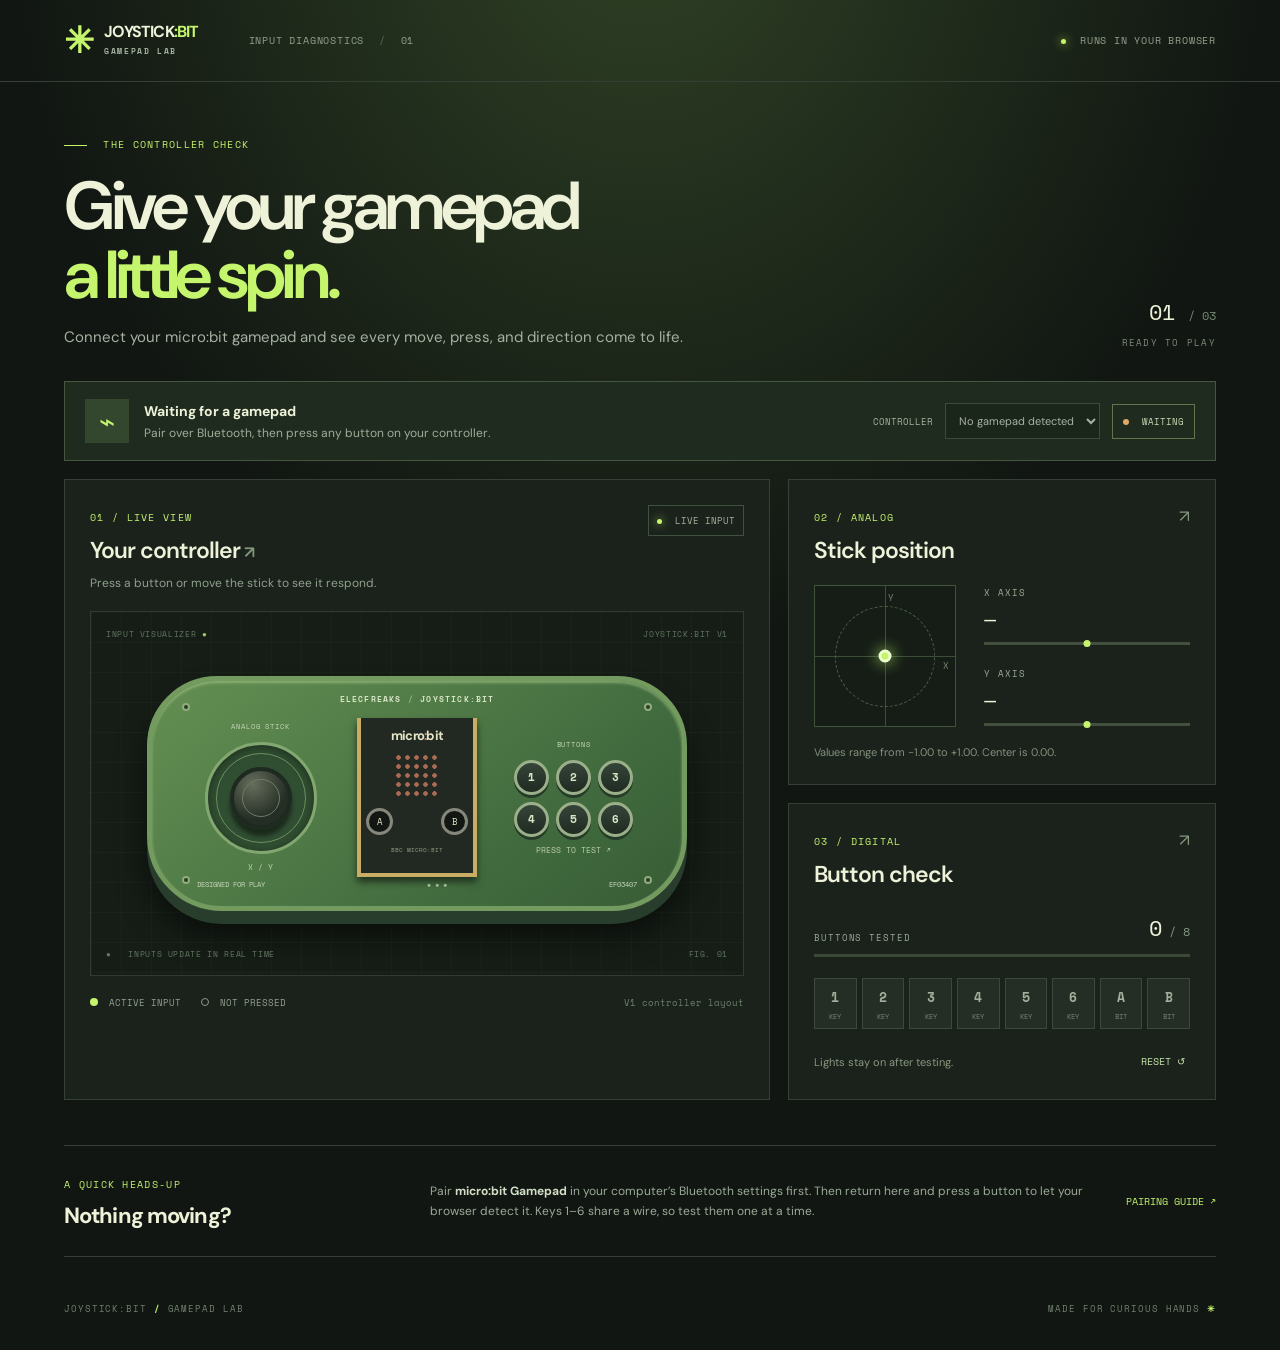
==== tools/gamepad-tester/index.html @ bd60c03b "Add visual gamepad tester" ====
<!doctype html>
<html lang="en">
<head>
  <meta charset="utf-8">
  <meta name="viewport" content="width=device-width, initial-scale=1">
  <meta name="theme-color" content="#101411">
  <title>Joystick:bit · Gamepad tester</title>
  <link rel="stylesheet" href="style.css">
  <script src="app.js" defer></script>
</head>
<body>
  <header class="topbar"><a class="brand" href="#top"><span class="brand-mark">✳</span><span>JOYSTICK<span class="brand-accent">:BIT</span><small>GAMEPAD LAB</small></span></a><span class="top-label">INPUT DIAGNOSTICS <span> / </span> 01</span><span class="local"><i></i> RUNS IN YOUR BROWSER</span></header>
  <main id="top">
    <div class="intro"><div><div class="eyebrow"><span></span> THE CONTROLLER CHECK</div><h1>Give your gamepad<br><em>a little spin.</em></h1><p>Connect your micro:bit gamepad and see every move, press, and direction come to life.</p></div><div class="intro-number">01 <span>/ 03</span><small>READY TO PLAY</small></div></div>
    <section class="connection" aria-label="Controller connection"><div class="connection-icon" aria-hidden="true">⌁</div><div class="connection-copy"><span id="connection-title">Waiting for a gamepad</span><small id="connection-detail">Pair over Bluetooth, then press any button on your controller.</small></div><div class="connection-actions"><label for="gamepads">CONTROLLER</label><select id="gamepads" disabled><option>No gamepad detected</option></select><span class="status" id="status"><i></i> WAITING</span></div></section>
    <div class="dashboard">
      <section class="panel controller-panel"><div class="section-head"><div><span class="section-index">01 / LIVE VIEW</span><h2>Your controller <span>↗</span></h2></div><span class="live-tag"><i></i> LIVE INPUT</span></div><p class="panel-description">Press a button or move the stick to see it respond.</p>
        <div class="controller-stage"><div class="stage-label top-left">INPUT VISUALIZER <span>●</span></div><div class="stage-label top-right">JOYSTICK:BIT V1</div>
          <div class="controller" aria-label="Controller visualization"><div class="controller-screw screw-one"></div><div class="controller-screw screw-two"></div><div class="controller-screw screw-three"></div><div class="controller-screw screw-four"></div><div class="board-brand">ELECFREAKS <span> / </span> JOYSTICK:BIT</div>
            <div class="board-inner"><div class="stick-side"><span class="tiny-label">ANALOG STICK</span><div class="stick-base"><div class="stick-rings"><div id="stick-knob" class="stick-knob"><span></span></div></div></div><div class="axis-label">X / Y</div></div>
              <div class="microbit"><div class="microbit-name">micro<span>:</span>bit</div><div class="led-grid" aria-hidden="true"></div><div class="microbit-controls"><div class="micro-button" data-button="6"><span>A</span></div><div class="micro-button" data-button="7"><span>B</span></div></div><div class="microbit-foot">BBC MICRO:BIT</div></div>
              <div class="keys-side"><span class="tiny-label">BUTTONS</span><div class="key-grid"><div class="game-key" data-button="0">1</div><div class="game-key" data-button="1">2</div><div class="game-key" data-button="2">3</div><div class="game-key" data-button="3">4</div><div class="game-key" data-button="4">5</div><div class="game-key" data-button="5">6</div></div><span class="key-caption">PRESS TO TEST ↗</span></div></div><div class="board-bottom"><span>DESIGNED FOR PLAY</span><span>● ● ●</span><span>EF03407</span></div></div>
          <div class="stage-footer"><span>● &nbsp; INPUTS UPDATE IN REAL TIME</span><span>FIG. 01</span></div></div>
        <div class="controller-footer"><span><i class="legend-dot"></i> ACTIVE INPUT</span><span><i class="legend-ring"></i> NOT PRESSED</span><span class="hardware-note">V1 controller layout</span></div>
      </section>
      <aside class="right-column"><section class="panel stick-panel"><div class="section-head"><div><span class="section-index">02 / ANALOG</span><h2>Stick position</h2></div><span class="corner-icon">↗</span></div><div class="stick-readout"><div class="plot"><div class="plot-cross horizontal"></div><div class="plot-cross vertical"></div><div class="plot-circle"></div><div class="plot-center"></div><div id="plot-dot" class="plot-dot"></div><span class="plot-axis axis-x">X</span><span class="plot-axis axis-y">Y</span></div><div class="axis-values"><div><span>X AXIS</span><strong id="axis-x">—</strong><div class="meter"><i id="meter-x"></i></div></div><div><span>Y AXIS</span><strong id="axis-y">—</strong><div class="meter"><i id="meter-y"></i></div></div></div></div><p class="helper">Values range from −1.00 to +1.00. Center is 0.00.</p></section>
        <section class="panel buttons-panel"><div class="section-head"><div><span class="section-index">03 / DIGITAL</span><h2>Button check</h2></div><span class="corner-icon">↗</span></div><div class="progress-copy"><span>BUTTONS TESTED</span><strong><span id="tested-count">0</span><small> / 8</small></strong></div><div class="progress"><i id="progress-bar"></i></div><div class="button-chips"><div data-chip="0"><b>1</b><small>KEY</small></div><div data-chip="1"><b>2</b><small>KEY</small></div><div data-chip="2"><b>3</b><small>KEY</small></div><div data-chip="3"><b>4</b><small>KEY</small></div><div data-chip="4"><b>5</b><small>KEY</small></div><div data-chip="5"><b>6</b><small>KEY</small></div><div data-chip="6"><b>A</b><small>BIT</small></div><div data-chip="7"><b>B</b><small>BIT</small></div></div><div class="button-bottom"><span>Lights stay on after testing.</span><button id="reset" type="button">RESET ↺</button></div></section></aside>
    </div>
    <section class="help"><div><span class="section-index">A QUICK HEADS-UP</span><h2>Nothing moving?</h2></div><p>Pair <strong>micro:bit Gamepad</strong> in your computer’s Bluetooth settings first. Then return here and press a button to let your browser detect it. Keys 1–6 share a wire, so test them one at a time.</p><a href="../../README.md#pairing-with-windows-11">PAIRING GUIDE ↗</a></section>
  </main><footer><span>JOYSTICK:BIT <b> / </b> GAMEPAD LAB</span><span>MADE FOR CURIOUS HANDS <b>✳</b></span></footer>
</body></html>
---- tools/gamepad-tester/style.css ----
@import url('https://fonts.googleapis.com/css2?family=DM+Sans:wght@400;500;600;700&family=Space+Mono:wght@400;700&display=swap');
:root{color-scheme:dark;--bg:#111612;--panel:#1b221c;--line:#354137;--cream:#edf2d8;--muted:#9ca99a;--lime:#c5f46d;--mono:'Space Mono',monospace;--sans:'DM Sans',sans-serif}*{box-sizing:border-box}body{margin:0;background:var(--bg);color:var(--cream);font-family:var(--sans);-webkit-font-smoothing:antialiased}body:before{content:'';position:absolute;top:0;left:0;right:0;height:650px;background:radial-gradient(ellipse at 50% -20%,#314326 0,transparent 70%);pointer-events:none}button,select{font:inherit}a{color:inherit}.topbar,main,footer{position:relative}.topbar{max-width:1600px;margin:auto;height:82px;padding:0 5%;display:flex;align-items:center;border-bottom:1px solid #344036;gap:50px}.brand{display:flex;align-items:center;gap:11px;text-decoration:none;font-weight:700;font-size:16px;letter-spacing:-.05em;line-height:1}.brand-mark{font-size:36px;color:var(--lime);line-height:1}.brand-accent{color:var(--lime)}.brand small{display:block;font:700 8px var(--mono);letter-spacing:.2em;color:#a4b3a0;margin-top:5px}.top-label,.local{font:10px var(--mono);letter-spacing:.08em;color:#95a28e}.top-label span{color:#5d6a5c;padding:0 8px}.local{margin-left:auto}.local i,.live-tag i,.status i{display:inline-block;width:7px;height:7px;border-radius:50%;background:var(--lime);margin-right:7px;box-shadow:0 0 10px #bdf65d}.local i{width:5px;height:5px}main{max-width:1440px;margin:auto;padding:55px 5% 0}.intro{display:flex;justify-content:space-between;align-items:end;margin-bottom:32px}.eyebrow,.section-index{font:10px var(--mono);letter-spacing:.13em;color:var(--lime)}.eyebrow span{display:inline-block;width:23px;height:1px;background:var(--lime);vertical-align:middle;margin-right:9px}h1{font-size:clamp(42px,5.3vw,76px);line-height:1.02;letter-spacing:-.065em;margin:20px 0 15px;font-weight:600}h1 em{font-style:normal;color:var(--lime)}.intro p{font-size:15px;color:#a5b1a1;margin:0;line-height:1.6}.intro-number{font:22px var(--mono);color:var(--cream);text-align:right}.intro-number span{font-size:12px;color:#788875}.intro-number small{display:block;font:9px var(--mono);color:#7f8c7b;letter-spacing:.14em;margin-top:8px}.connection{display:flex;align-items:center;padding:17px 20px;background:#202b20;border:1px solid #455741;gap:15px;margin-bottom:18px}.connection-icon{display:grid;place-items:center;background:#33462e;color:var(--lime);width:44px;height:44px;font-size:27px}.connection-copy{min-width:0}.connection-copy span{display:block;font-weight:700;font-size:14px}.connection-copy small{display:block;color:#9cae98;font-size:12px;margin-top:5px;overflow:hidden;text-overflow:ellipsis;white-space:nowrap;max-width:460px}.connection-actions{display:flex;align-items:center;gap:12px;margin-left:auto}.connection-actions label{font:9px var(--mono);color:#a7b59f}.connection select{border:1px solid #4a5a46;background:#1a241a;color:#e1ebd9;font-size:11px;padding:9px;max-width:190px}.status{white-space:nowrap;border:1px solid #62734e;color:#cbdab5;font:9px var(--mono);padding:10px}.status i{background:#e0aa64;box-shadow:none;width:6px;height:6px}.status.connected i{background:var(--lime);box-shadow:0 0 10px #bdf65d}.dashboard{display:grid;grid-template-columns:minmax(0,1.65fr) minmax(320px,1fr);gap:18px}.panel{background:var(--panel);border:1px solid var(--line);padding:25px}.section-head{display:flex;justify-content:space-between;align-items:start}.section-head h2{font-size:23px;letter-spacing:-.045em;margin:9px 0 0;font-weight:600}.section-head h2 span,.corner-icon{color:#83977c;font-size:17px}.live-tag{font:9px var(--mono);color:#a4b49e;border:1px solid #40503e;padding:8px;white-space:nowrap}.live-tag i{width:5px;height:5px}.panel-description{color:#8f9f8c;font-size:12px;margin:10px 0 20px}.controller-stage{height:365px;background:#151d16;border:1px solid #303c30;position:relative;display:grid;place-items:center;overflow:hidden;background-image:linear-gradient(#ffffff06 1px,transparent 1px),linear-gradient(90deg,#ffffff06 1px,transparent 1px);background-size:30px 30px}.stage-label,.stage-footer{position:absolute;font:8px var(--mono);letter-spacing:.08em;color:#647762}.stage-label{top:16px}.top-left{left:15px}.top-left span{color:#9bc862}.top-right{right:15px}.stage-footer{bottom:15px;left:15px;right:15px;display:flex;justify-content:space-between}.controller{position:relative;width:min(85%,540px);height:235px;border-radius:70px 70px 75px 75px;background:linear-gradient(140deg,#648f52,#416b3e 70%,#385c36);border:5px solid #739b5f;box-shadow:0 13px 0 #283d2b,0 25px 30px #0008,inset 0 2px 3px #b5d2968a;color:#d9e7c8}.board-brand{text-align:center;font:700 8px var(--mono);letter-spacing:.15em;margin:12px 0}.board-brand span{opacity:.5}.controller-screw{position:absolute;border-radius:50%;width:8px;height:8px;background:#273c2b;border:2px solid #90ad7a}.screw-one{top:22px;left:30px}.screw-two{top:22px;right:30px}.screw-three{bottom:22px;left:30px}.screw-four{bottom:22px;right:30px}.board-inner{display:flex;justify-content:space-evenly;align-items:center;height:160px;gap:8px;padding:0 20px}.stick-side,.keys-side{text-align:center;flex:1}.tiny-label{font:7px var(--mono);letter-spacing:.12em;display:block;margin-bottom:10px;color:#c4d6b7}.stick-base{margin:auto;display:grid;place-items:center;width:112px;height:112px;border-radius:50%;background:#304e32;border:3px solid #83a771;box-shadow:inset 0 2px 8px #1c301b}.stick-rings{display:grid;place-items:center;border:1px solid #6e8f62;border-radius:50%;width:90px;height:90px}.stick-knob{width:62px;height:62px;border-radius:50%;background:radial-gradient(circle at 35% 25%,#666d5c,#252e25 65%);border:4px solid #1e2920;box-shadow:0 7px 4px #0007;display:grid;place-items:center;transition:transform .06s linear}.stick-knob span{width:38px;height:38px;border-radius:50%;border:1px solid #707b64}.axis-label,.key-caption{display:block;font:8px var(--mono);margin-top:7px;color:#bdd0ad}.microbit{position:relative;flex:0 0 120px;height:159px;background:#222923;border:4px solid #c9ad65;border-top:0;box-shadow:0 5px 7px #20321e;color:#e4e5c6;text-align:center;padding:9px 5px}.microbit-name{font-weight:bold;font-size:13px;letter-spacing:-.06em}.microbit-name span{color:#e8836e}.led-grid{width:46px;height:46px;margin:9px auto;background-image:radial-gradient(circle,#e88668 2px,transparent 2.5px);background-size:9px 9px;opacity:.7}.microbit-controls{display:flex;justify-content:space-between}.micro-button{width:27px;height:27px;border-radius:50%;background:#121713;border:3px solid #85877b;display:grid;place-items:center;font:9px var(--mono);transition:.1s}.microbit-foot{font:6px var(--mono);color:#929d83;margin-top:10px}.key-grid{display:grid;grid-template-columns:repeat(3,35px);justify-content:center;gap:7px}.game-key{height:35px;border-radius:50%;background:linear-gradient(#354439,#202b22);border:3px solid #9aaf8a;box-shadow:0 3px 0 #263b28;display:grid;place-items:center;font:700 11px var(--mono);transition:.1s}.game-key.active,.micro-button.active{background:var(--lime);color:#1d2b1b;border-color:#e3ffbd;box-shadow:0 0 20px #c5f46dbb}.board-bottom{display:flex;justify-content:space-between;margin:2px 45px;font:7px var(--mono);color:#c5d7bb}.controller-footer{display:flex;gap:20px;align-items:center;margin-top:20px;color:#94a28f;font:9px var(--mono)}.legend-dot,.legend-ring{display:inline-block;width:8px;height:8px;border-radius:50%;margin-right:5px}.legend-dot{background:var(--lime)}.legend-ring{border:1px solid #899a83}.hardware-note{margin-left:auto;color:#6e806c}.right-column{display:grid;grid-template-rows:auto auto;gap:18px}.stick-readout{display:flex;gap:28px;align-items:center;margin-top:20px}.plot{position:relative;flex:0 0 142px;height:142px;background:#151d16;border:1px solid #40513c;overflow:hidden}.plot-cross{position:absolute;background:#3c4e3a}.horizontal{height:1px;width:100%;top:50%}.vertical{width:1px;height:100%;left:50%}.plot-circle{position:absolute;inset:14%;border:1px dashed #4b6046;border-radius:50%}.plot-center{position:absolute;top:calc(50% - 2px);left:calc(50% - 2px);width:4px;height:4px;background:#70836c}.plot-dot{position:absolute;left:50%;top:50%;width:13px;height:13px;border-radius:50%;background:var(--lime);border:3px solid #ecffcf;transform:translate(-50%,-50%);box-shadow:0 0 15px #bef56a;transition:left .06s linear,top .06s linear}.plot-axis{position:absolute;color:#748870;font:9px var(--mono)}.axis-x{right:6px;top:52%}.axis-y{left:52%;top:5px}.axis-values{flex:1;min-width:0;display:grid;gap:22px}.axis-values span,.progress-copy>span{display:block;color:#9bab96;font:9px var(--mono);letter-spacing:.1em}.axis-values strong{display:block;font:20px var(--mono);margin-top:5px}.meter{height:3px;background:#43503f;margin-top:9px;position:relative}.meter i{position:absolute;width:7px;height:7px;top:-2px;left:50%;transform:translateX(-50%);background:var(--lime);border-radius:50%}.helper{font-size:11px;color:#81907c;margin:18px 0 0}.buttons-panel{display:flex;flex-direction:column}.progress-copy{display:flex;align-items:end;justify-content:space-between;margin-top:22px}.progress-copy strong{font:22px var(--mono)}.progress-copy strong small{font-size:12px;color:#869780}.progress{height:3px;background:#3a4938;margin-top:10px}.progress i{display:block;height:100%;width:0;background:var(--lime);transition:width .2s}.button-chips{display:grid;grid-template-columns:repeat(8,1fr);gap:5px;margin-top:21px}.button-chips div{text-align:center;background:#242e24;border:1px solid #3a4939;padding:8px 0 6px;min-width:0}.button-chips b{display:block;font:700 13px var(--mono);color:#a2b09d}.button-chips small{display:block;font:7px var(--mono);color:#758570;margin-top:4px}.button-chips .tested{border-color:#819e5d;background:#36472d}.button-chips .tested b{color:var(--lime)}.button-chips .active{background:var(--lime);border-color:var(--lime)}.button-chips .active b,.button-chips .active small{color:#23321e}.button-bottom{display:flex;justify-content:space-between;align-items:center;margin-top:auto;padding-top:20px;color:#879780;font-size:11px}.button-bottom button{background:none;border:0;color:#c7e4ab;font:10px var(--mono);cursor:pointer;padding:5px}.button-bottom button:hover{text-decoration:underline}.help{display:grid;grid-template-columns:1fr 2fr auto;gap:35px;align-items:center;border-top:1px solid #354137;border-bottom:1px solid #354137;margin:45px 0;padding:26px 0}.help h2{margin:8px 0 0;font-size:22px;letter-spacing:-.04em}.help p{color:#9baa98;font-size:12px;line-height:1.7;margin:0}.help p strong{color:#d2dfc6}.help a{font:10px var(--mono);white-space:nowrap;color:var(--lime);text-decoration:none}.help a:hover{text-decoration:underline}footer{max-width:1440px;margin:auto;padding:0 5% 35px;display:flex;justify-content:space-between;color:#71806e;font:9px var(--mono);letter-spacing:.1em}footer b{color:var(--lime)}
@media(max-width:1000px){.dashboard{grid-template-columns:1fr}.right-column{grid-template-columns:1fr 1fr;grid-template-rows:auto}.controller-stage{height:360px}.help{grid-template-columns:1fr 2fr}.help a{grid-column:2}}@media(max-width:650px){.topbar{height:68px;padding:0 20px}.top-label{display:none}.local{font-size:8px}main{padding:40px 20px 0}.intro{align-items:start}.intro-number{display:none}.intro p{font-size:14px}.connection{flex-wrap:wrap}.connection-copy{flex:1}.connection-copy small{white-space:normal}.connection-actions{width:100%;margin:4px 0 0}.connection-actions select{flex:1;max-width:none;min-width:0}.dashboard,.right-column{display:block}.panel{padding:20px;margin-bottom:14px}.controller-stage{height:290px}.controller{width:94%;height:190px;border-width:4px;border-radius:55px}.board-brand{font-size:6px;margin:9px 0}.board-inner{height:130px;padding:0 12px;gap:2px}.stick-base{width:78px;height:78px}.stick-rings{width:64px;height:64px}.stick-knob{width:44px;height:44px}.stick-knob span{width:25px;height:25px}.microbit{flex-basis:83px;height:126px;padding:6px 3px}.microbit-name{font-size:10px}.led-grid{width:35px;height:35px;background-size:7px 7px;margin:6px auto}.micro-button{width:22px;height:22px}.microbit-foot{font-size:5px;margin-top:5px}.key-grid{grid-template-columns:repeat(3,25px);gap:4px}.game-key{height:25px;border-width:2px;font-size:9px}.tiny-label,.axis-label,.key-caption{font-size:6px}.board-bottom{font-size:5px;margin:3px 32px}.controller-footer{gap:10px;font-size:8px}.hardware-note{display:none}.stick-readout{gap:20px}.plot{flex-basis:130px;height:130px}.button-bottom{margin-top:4px}.help{display:block;margin:30px 0;padding:25px 0}.help p{margin:15px 0}.help a{display:inline-block}footer{padding:0 20px 25px;font-size:8px}}
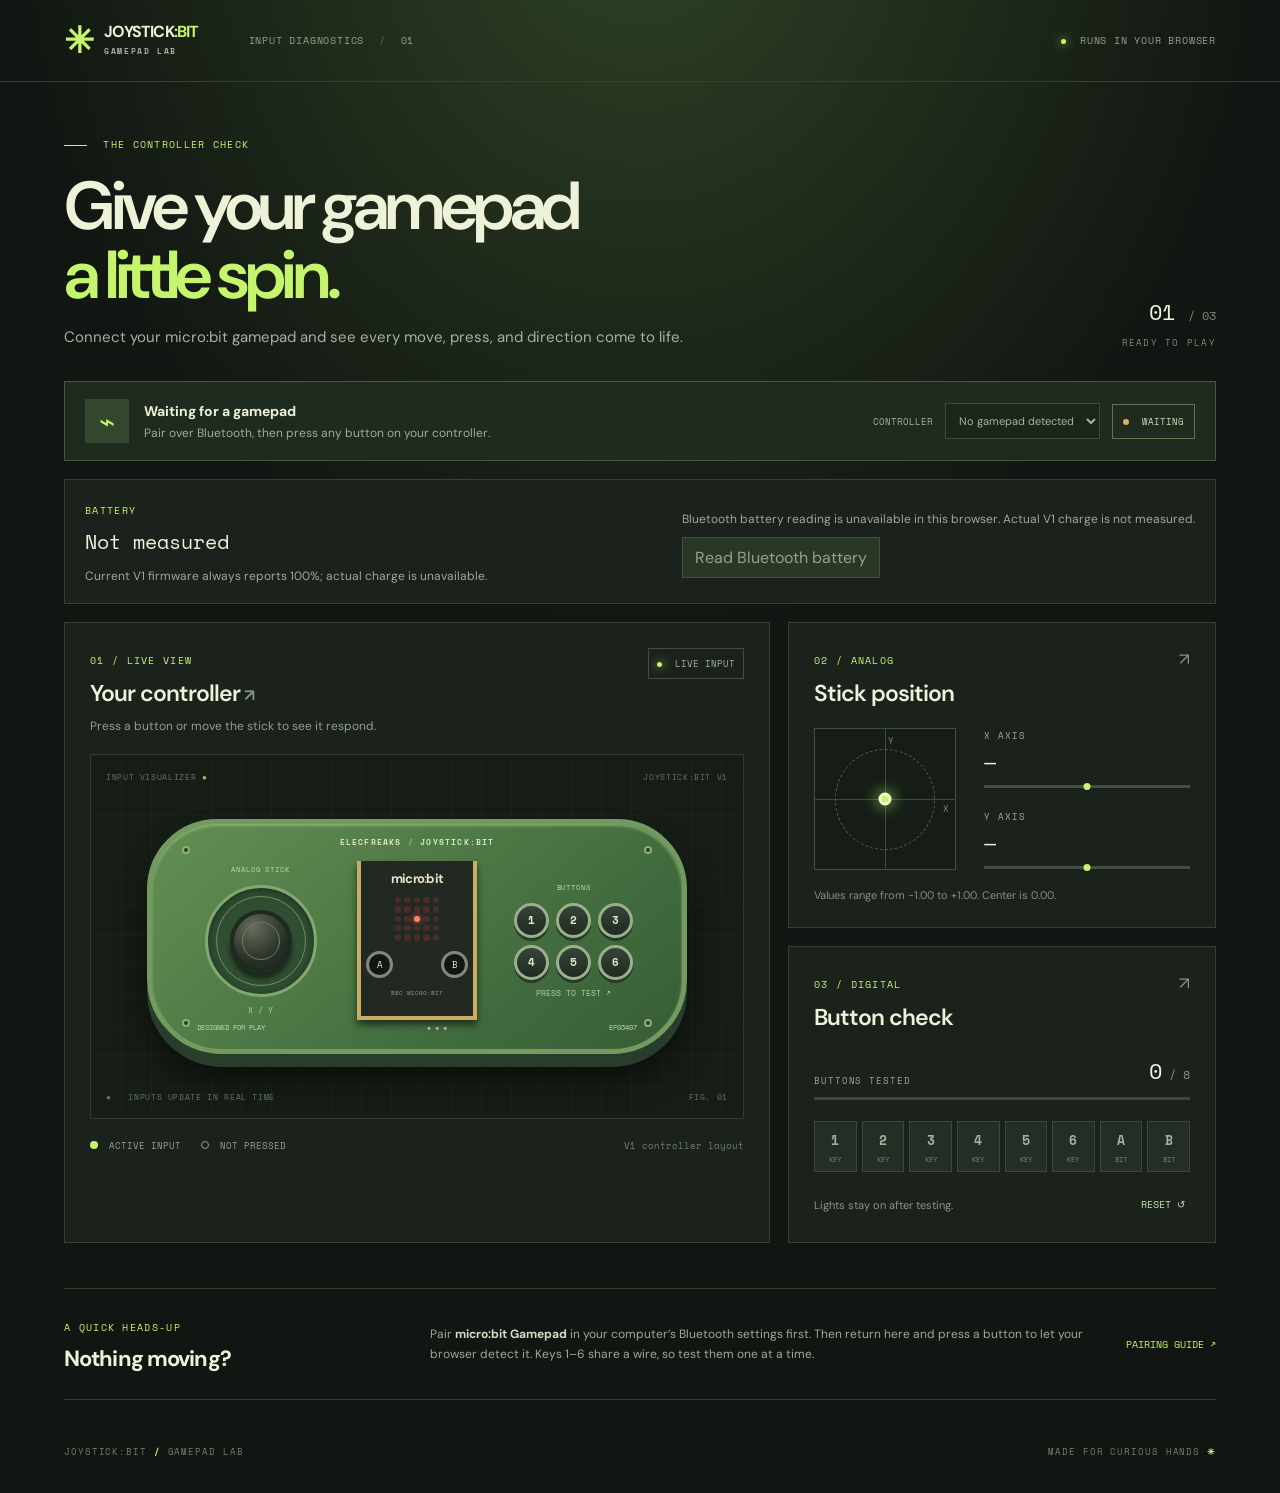
==== commit b5823d14: "Add battery reading and LED display to gamepad tester" ====
--- a/tools/gamepad-tester/index.html
+++ b/tools/gamepad-tester/index.html
@@ -13,6 +13,10 @@
   <main id="top">
     <div class="intro"><div><div class="eyebrow"><span></span> THE CONTROLLER CHECK</div><h1>Give your gamepad<br><em>a little spin.</em></h1><p>Connect your micro:bit gamepad and see every move, press, and direction come to life.</p></div><div class="intro-number">01 <span>/ 03</span><small>READY TO PLAY</small></div></div>
     <section class="connection" aria-label="Controller connection"><div class="connection-icon" aria-hidden="true">⌁</div><div class="connection-copy"><span id="connection-title">Waiting for a gamepad</span><small id="connection-detail">Pair over Bluetooth, then press any button on your controller.</small></div><div class="connection-actions"><label for="gamepads">CONTROLLER</label><select id="gamepads" disabled><option>No gamepad detected</option></select><span class="status" id="status"><i></i> WAITING</span></div></section>
+    <section class="battery-panel" aria-label="Controller battery">
+      <div><span class="section-index">BATTERY</span><strong id="battery-level" aria-live="polite">Not measured</strong><small>Current V1 firmware always reports 100%; actual charge is unavailable.</small></div>
+      <div><span id="battery-device"></span><p id="battery-message" role="status">Read the Bluetooth-reported value separately from gamepad input.</p><button id="battery-connect" type="button">Read Bluetooth battery</button></div>
+    </section>
     <div class="dashboard">
       <section class="panel controller-panel"><div class="section-head"><div><span class="section-index">01 / LIVE VIEW</span><h2>Your controller <span>↗</span></h2></div><span class="live-tag"><i></i> LIVE INPUT</span></div><p class="panel-description">Press a button or move the stick to see it respond.</p>
         <div class="controller-stage"><div class="stage-label top-left">INPUT VISUALIZER <span>●</span></div><div class="stage-label top-right">JOYSTICK:BIT V1</div>
--- a/tools/gamepad-tester/style.css
+++ b/tools/gamepad-tester/style.css
@@ -1,3 +1,7 @@
 @import url('https://fonts.googleapis.com/css2?family=DM+Sans:wght@400;500;600;700&family=Space+Mono:wght@400;700&display=swap');
-:root{color-scheme:dark;--bg:#111612;--panel:#1b221c;--line:#354137;--cream:#edf2d8;--muted:#9ca99a;--lime:#c5f46d;--mono:'Space Mono',monospace;--sans:'DM Sans',sans-serif}*{box-sizing:border-box}body{margin:0;background:var(--bg);color:var(--cream);font-family:var(--sans);-webkit-font-smoothing:antialiased}body:before{content:'';position:absolute;top:0;left:0;right:0;height:650px;background:radial-gradient(ellipse at 50% -20%,#314326 0,transparent 70%);pointer-events:none}button,select{font:inherit}a{color:inherit}.topbar,main,footer{position:relative}.topbar{max-width:1600px;margin:auto;height:82px;padding:0 5%;display:flex;align-items:center;border-bottom:1px solid #344036;gap:50px}.brand{display:flex;align-items:center;gap:11px;text-decoration:none;font-weight:700;font-size:16px;letter-spacing:-.05em;line-height:1}.brand-mark{font-size:36px;color:var(--lime);line-height:1}.brand-accent{color:var(--lime)}.brand small{display:block;font:700 8px var(--mono);letter-spacing:.2em;color:#a4b3a0;margin-top:5px}.top-label,.local{font:10px var(--mono);letter-spacing:.08em;color:#95a28e}.top-label span{color:#5d6a5c;padding:0 8px}.local{margin-left:auto}.local i,.live-tag i,.status i{display:inline-block;width:7px;height:7px;border-radius:50%;background:var(--lime);margin-right:7px;box-shadow:0 0 10px #bdf65d}.local i{width:5px;height:5px}main{max-width:1440px;margin:auto;padding:55px 5% 0}.intro{display:flex;justify-content:space-between;align-items:end;margin-bottom:32px}.eyebrow,.section-index{font:10px var(--mono);letter-spacing:.13em;color:var(--lime)}.eyebrow span{display:inline-block;width:23px;height:1px;background:var(--lime);vertical-align:middle;margin-right:9px}h1{font-size:clamp(42px,5.3vw,76px);line-height:1.02;letter-spacing:-.065em;margin:20px 0 15px;font-weight:600}h1 em{font-style:normal;color:var(--lime)}.intro p{font-size:15px;color:#a5b1a1;margin:0;line-height:1.6}.intro-number{font:22px var(--mono);color:var(--cream);text-align:right}.intro-number span{font-size:12px;color:#788875}.intro-number small{display:block;font:9px var(--mono);color:#7f8c7b;letter-spacing:.14em;margin-top:8px}.connection{display:flex;align-items:center;padding:17px 20px;background:#202b20;border:1px solid #455741;gap:15px;margin-bottom:18px}.connection-icon{display:grid;place-items:center;background:#33462e;color:var(--lime);width:44px;height:44px;font-size:27px}.connection-copy{min-width:0}.connection-copy span{display:block;font-weight:700;font-size:14px}.connection-copy small{display:block;color:#9cae98;font-size:12px;margin-top:5px;overflow:hidden;text-overflow:ellipsis;white-space:nowrap;max-width:460px}.connection-actions{display:flex;align-items:center;gap:12px;margin-left:auto}.connection-actions label{font:9px var(--mono);color:#a7b59f}.connection select{border:1px solid #4a5a46;background:#1a241a;color:#e1ebd9;font-size:11px;padding:9px;max-width:190px}.status{white-space:nowrap;border:1px solid #62734e;color:#cbdab5;font:9px var(--mono);padding:10px}.status i{background:#e0aa64;box-shadow:none;width:6px;height:6px}.status.connected i{background:var(--lime);box-shadow:0 0 10px #bdf65d}.dashboard{display:grid;grid-template-columns:minmax(0,1.65fr) minmax(320px,1fr);gap:18px}.panel{background:var(--panel);border:1px solid var(--line);padding:25px}.section-head{display:flex;justify-content:space-between;align-items:start}.section-head h2{font-size:23px;letter-spacing:-.045em;margin:9px 0 0;font-weight:600}.section-head h2 span,.corner-icon{color:#83977c;font-size:17px}.live-tag{font:9px var(--mono);color:#a4b49e;border:1px solid #40503e;padding:8px;white-space:nowrap}.live-tag i{width:5px;height:5px}.panel-description{color:#8f9f8c;font-size:12px;margin:10px 0 20px}.controller-stage{height:365px;background:#151d16;border:1px solid #303c30;position:relative;display:grid;place-items:center;overflow:hidden;background-image:linear-gradient(#ffffff06 1px,transparent 1px),linear-gradient(90deg,#ffffff06 1px,transparent 1px);background-size:30px 30px}.stage-label,.stage-footer{position:absolute;font:8px var(--mono);letter-spacing:.08em;color:#647762}.stage-label{top:16px}.top-left{left:15px}.top-left span{color:#9bc862}.top-right{right:15px}.stage-footer{bottom:15px;left:15px;right:15px;display:flex;justify-content:space-between}.controller{position:relative;width:min(85%,540px);height:235px;border-radius:70px 70px 75px 75px;background:linear-gradient(140deg,#648f52,#416b3e 70%,#385c36);border:5px solid #739b5f;box-shadow:0 13px 0 #283d2b,0 25px 30px #0008,inset 0 2px 3px #b5d2968a;color:#d9e7c8}.board-brand{text-align:center;font:700 8px var(--mono);letter-spacing:.15em;margin:12px 0}.board-brand span{opacity:.5}.controller-screw{position:absolute;border-radius:50%;width:8px;height:8px;background:#273c2b;border:2px solid #90ad7a}.screw-one{top:22px;left:30px}.screw-two{top:22px;right:30px}.screw-three{bottom:22px;left:30px}.screw-four{bottom:22px;right:30px}.board-inner{display:flex;justify-content:space-evenly;align-items:center;height:160px;gap:8px;padding:0 20px}.stick-side,.keys-side{text-align:center;flex:1}.tiny-label{font:7px var(--mono);letter-spacing:.12em;display:block;margin-bottom:10px;color:#c4d6b7}.stick-base{margin:auto;display:grid;place-items:center;width:112px;height:112px;border-radius:50%;background:#304e32;border:3px solid #83a771;box-shadow:inset 0 2px 8px #1c301b}.stick-rings{display:grid;place-items:center;border:1px solid #6e8f62;border-radius:50%;width:90px;height:90px}.stick-knob{width:62px;height:62px;border-radius:50%;background:radial-gradient(circle at 35% 25%,#666d5c,#252e25 65%);border:4px solid #1e2920;box-shadow:0 7px 4px #0007;display:grid;place-items:center;transition:transform .06s linear}.stick-knob span{width:38px;height:38px;border-radius:50%;border:1px solid #707b64}.axis-label,.key-caption{display:block;font:8px var(--mono);margin-top:7px;color:#bdd0ad}.microbit{position:relative;flex:0 0 120px;height:159px;background:#222923;border:4px solid #c9ad65;border-top:0;box-shadow:0 5px 7px #20321e;color:#e4e5c6;text-align:center;padding:9px 5px}.microbit-name{font-weight:bold;font-size:13px;letter-spacing:-.06em}.microbit-name span{color:#e8836e}.led-grid{width:46px;height:46px;margin:9px auto;background-image:radial-gradient(circle,#e88668 2px,transparent 2.5px);background-size:9px 9px;opacity:.7}.microbit-controls{display:flex;justify-content:space-between}.micro-button{width:27px;height:27px;border-radius:50%;background:#121713;border:3px solid #85877b;display:grid;place-items:center;font:9px var(--mono);transition:.1s}.microbit-foot{font:6px var(--mono);color:#929d83;margin-top:10px}.key-grid{display:grid;grid-template-columns:repeat(3,35px);justify-content:center;gap:7px}.game-key{height:35px;border-radius:50%;background:linear-gradient(#354439,#202b22);border:3px solid #9aaf8a;box-shadow:0 3px 0 #263b28;display:grid;place-items:center;font:700 11px var(--mono);transition:.1s}.game-key.active,.micro-button.active{background:var(--lime);color:#1d2b1b;border-color:#e3ffbd;box-shadow:0 0 20px #c5f46dbb}.board-bottom{display:flex;justify-content:space-between;margin:2px 45px;font:7px var(--mono);color:#c5d7bb}.controller-footer{display:flex;gap:20px;align-items:center;margin-top:20px;color:#94a28f;font:9px var(--mono)}.legend-dot,.legend-ring{display:inline-block;width:8px;height:8px;border-radius:50%;margin-right:5px}.legend-dot{background:var(--lime)}.legend-ring{border:1px solid #899a83}.hardware-note{margin-left:auto;color:#6e806c}.right-column{display:grid;grid-template-rows:auto auto;gap:18px}.stick-readout{display:flex;gap:28px;align-items:center;margin-top:20px}.plot{position:relative;flex:0 0 142px;height:142px;background:#151d16;border:1px solid #40513c;overflow:hidden}.plot-cross{position:absolute;background:#3c4e3a}.horizontal{height:1px;width:100%;top:50%}.vertical{width:1px;height:100%;left:50%}.plot-circle{position:absolute;inset:14%;border:1px dashed #4b6046;border-radius:50%}.plot-center{position:absolute;top:calc(50% - 2px);left:calc(50% - 2px);width:4px;height:4px;background:#70836c}.plot-dot{position:absolute;left:50%;top:50%;width:13px;height:13px;border-radius:50%;background:var(--lime);border:3px solid #ecffcf;transform:translate(-50%,-50%);box-shadow:0 0 15px #bef56a;transition:left .06s linear,top .06s linear}.plot-axis{position:absolute;color:#748870;font:9px var(--mono)}.axis-x{right:6px;top:52%}.axis-y{left:52%;top:5px}.axis-values{flex:1;min-width:0;display:grid;gap:22px}.axis-values span,.progress-copy>span{display:block;color:#9bab96;font:9px var(--mono);letter-spacing:.1em}.axis-values strong{display:block;font:20px var(--mono);margin-top:5px}.meter{height:3px;background:#43503f;margin-top:9px;position:relative}.meter i{position:absolute;width:7px;height:7px;top:-2px;left:50%;transform:translateX(-50%);background:var(--lime);border-radius:50%}.helper{font-size:11px;color:#81907c;margin:18px 0 0}.buttons-panel{display:flex;flex-direction:column}.progress-copy{display:flex;align-items:end;justify-content:space-between;margin-top:22px}.progress-copy strong{font:22px var(--mono)}.progress-copy strong small{font-size:12px;color:#869780}.progress{height:3px;background:#3a4938;margin-top:10px}.progress i{display:block;height:100%;width:0;background:var(--lime);transition:width .2s}.button-chips{display:grid;grid-template-columns:repeat(8,1fr);gap:5px;margin-top:21px}.button-chips div{text-align:center;background:#242e24;border:1px solid #3a4939;padding:8px 0 6px;min-width:0}.button-chips b{display:block;font:700 13px var(--mono);color:#a2b09d}.button-chips small{display:block;font:7px var(--mono);color:#758570;margin-top:4px}.button-chips .tested{border-color:#819e5d;background:#36472d}.button-chips .tested b{color:var(--lime)}.button-chips .active{background:var(--lime);border-color:var(--lime)}.button-chips .active b,.button-chips .active small{color:#23321e}.button-bottom{display:flex;justify-content:space-between;align-items:center;margin-top:auto;padding-top:20px;color:#879780;font-size:11px}.button-bottom button{background:none;border:0;color:#c7e4ab;font:10px var(--mono);cursor:pointer;padding:5px}.button-bottom button:hover{text-decoration:underline}.help{display:grid;grid-template-columns:1fr 2fr auto;gap:35px;align-items:center;border-top:1px solid #354137;border-bottom:1px solid #354137;margin:45px 0;padding:26px 0}.help h2{margin:8px 0 0;font-size:22px;letter-spacing:-.04em}.help p{color:#9baa98;font-size:12px;line-height:1.7;margin:0}.help p strong{color:#d2dfc6}.help a{font:10px var(--mono);white-space:nowrap;color:var(--lime);text-decoration:none}.help a:hover{text-decoration:underline}footer{max-width:1440px;margin:auto;padding:0 5% 35px;display:flex;justify-content:space-between;color:#71806e;font:9px var(--mono);letter-spacing:.1em}footer b{color:var(--lime)}
+:root{color-scheme:dark;--bg:#111612;--panel:#1b221c;--line:#354137;--cream:#edf2d8;--muted:#9ca99a;--lime:#c5f46d;--mono:'Space Mono',monospace;--sans:'DM Sans',sans-serif}*{box-sizing:border-box}body{margin:0;background:var(--bg);color:var(--cream);font-family:var(--sans);-webkit-font-smoothing:antialiased}body:before{content:'';position:absolute;top:0;left:0;right:0;height:650px;background:radial-gradient(ellipse at 50% -20%,#314326 0,transparent 70%);pointer-events:none}button,select{font:inherit}a{color:inherit}.topbar,main,footer{position:relative}.topbar{max-width:1600px;margin:auto;height:82px;padding:0 5%;display:flex;align-items:center;border-bottom:1px solid #344036;gap:50px}.brand{display:flex;align-items:center;gap:11px;text-decoration:none;font-weight:700;font-size:16px;letter-spacing:-.05em;line-height:1}.brand-mark{font-size:36px;color:var(--lime);line-height:1}.brand-accent{color:var(--lime)}.brand small{display:block;font:700 8px var(--mono);letter-spacing:.2em;color:#a4b3a0;margin-top:5px}.top-label,.local{font:10px var(--mono);letter-spacing:.08em;color:#95a28e}.top-label span{color:#5d6a5c;padding:0 8px}.local{margin-left:auto}.local i,.live-tag i,.status i{display:inline-block;width:7px;height:7px;border-radius:50%;background:var(--lime);margin-right:7px;box-shadow:0 0 10px #bdf65d}.local i{width:5px;height:5px}main{max-width:1440px;margin:auto;padding:55px 5% 0}.intro{display:flex;justify-content:space-between;align-items:end;margin-bottom:32px}.eyebrow,.section-index{font:10px var(--mono);letter-spacing:.13em;color:var(--lime)}.eyebrow span{display:inline-block;width:23px;height:1px;background:var(--lime);vertical-align:middle;margin-right:9px}h1{font-size:clamp(42px,5.3vw,76px);line-height:1.02;letter-spacing:-.065em;margin:20px 0 15px;font-weight:600}h1 em{font-style:normal;color:var(--lime)}.intro p{font-size:15px;color:#a5b1a1;margin:0;line-height:1.6}.intro-number{font:22px var(--mono);color:var(--cream);text-align:right}.intro-number span{font-size:12px;color:#788875}.intro-number small{display:block;font:9px var(--mono);color:#7f8c7b;letter-spacing:.14em;margin-top:8px}.connection{display:flex;align-items:center;padding:17px 20px;background:#202b20;border:1px solid #455741;gap:15px;margin-bottom:18px}.connection-icon{display:grid;place-items:center;background:#33462e;color:var(--lime);width:44px;height:44px;font-size:27px}.connection-copy{min-width:0}.connection-copy span{display:block;font-weight:700;font-size:14px}.connection-copy small{display:block;color:#9cae98;font-size:12px;margin-top:5px;overflow:hidden;text-overflow:ellipsis;white-space:nowrap;max-width:460px}.connection-actions{display:flex;align-items:center;gap:12px;margin-left:auto}.connection-actions label{font:9px var(--mono);color:#a7b59f}.connection select{border:1px solid #4a5a46;background:#1a241a;color:#e1ebd9;font-size:11px;padding:9px;max-width:190px}.status{white-space:nowrap;border:1px solid #62734e;color:#cbdab5;font:9px var(--mono);padding:10px}.status i{background:#e0aa64;box-shadow:none;width:6px;height:6px}.status.connected i{background:var(--lime);box-shadow:0 0 10px #bdf65d}.dashboard{display:grid;grid-template-columns:minmax(0,1.65fr) minmax(320px,1fr);gap:18px}.panel{background:var(--panel);border:1px solid var(--line);padding:25px}.section-head{display:flex;justify-content:space-between;align-items:start}.section-head h2{font-size:23px;letter-spacing:-.045em;margin:9px 0 0;font-weight:600}.section-head h2 span,.corner-icon{color:#83977c;font-size:17px}.live-tag{font:9px var(--mono);color:#a4b49e;border:1px solid #40503e;padding:8px;white-space:nowrap}.live-tag i{width:5px;height:5px}.panel-description{color:#8f9f8c;font-size:12px;margin:10px 0 20px}.controller-stage{height:365px;background:#151d16;border:1px solid #303c30;position:relative;display:grid;place-items:center;overflow:hidden;background-image:linear-gradient(#ffffff06 1px,transparent 1px),linear-gradient(90deg,#ffffff06 1px,transparent 1px);background-size:30px 30px}.stage-label,.stage-footer{position:absolute;font:8px var(--mono);letter-spacing:.08em;color:#647762}.stage-label{top:16px}.top-left{left:15px}.top-left span{color:#9bc862}.top-right{right:15px}.stage-footer{bottom:15px;left:15px;right:15px;display:flex;justify-content:space-between}.controller{position:relative;width:min(85%,540px);height:235px;border-radius:70px 70px 75px 75px;background:linear-gradient(140deg,#648f52,#416b3e 70%,#385c36);border:5px solid #739b5f;box-shadow:0 13px 0 #283d2b,0 25px 30px #0008,inset 0 2px 3px #b5d2968a;color:#d9e7c8}.board-brand{text-align:center;font:700 8px var(--mono);letter-spacing:.15em;margin:12px 0}.board-brand span{opacity:.5}.controller-screw{position:absolute;border-radius:50%;width:8px;height:8px;background:#273c2b;border:2px solid #90ad7a}.screw-one{top:22px;left:30px}.screw-two{top:22px;right:30px}.screw-three{bottom:22px;left:30px}.screw-four{bottom:22px;right:30px}.board-inner{display:flex;justify-content:space-evenly;align-items:center;height:160px;gap:8px;padding:0 20px}.stick-side,.keys-side{text-align:center;flex:1}.tiny-label{font:7px var(--mono);letter-spacing:.12em;display:block;margin-bottom:10px;color:#c4d6b7}.stick-base{margin:auto;display:grid;place-items:center;width:112px;height:112px;border-radius:50%;background:#304e32;border:3px solid #83a771;box-shadow:inset 0 2px 8px #1c301b}.stick-rings{display:grid;place-items:center;border:1px solid #6e8f62;border-radius:50%;width:90px;height:90px}.stick-knob{width:62px;height:62px;border-radius:50%;background:radial-gradient(circle at 35% 25%,#666d5c,#252e25 65%);border:4px solid #1e2920;box-shadow:0 7px 4px #0007;display:grid;place-items:center;transition:transform .06s linear}.stick-knob span{width:38px;height:38px;border-radius:50%;border:1px solid #707b64}.axis-label,.key-caption{display:block;font:8px var(--mono);margin-top:7px;color:#bdd0ad}.microbit{position:relative;flex:0 0 120px;height:159px;background:#222923;border:4px solid #c9ad65;border-top:0;box-shadow:0 5px 7px #20321e;color:#e4e5c6;text-align:center;padding:9px 5px}.microbit-name{font-weight:bold;font-size:13px;letter-spacing:-.06em}.microbit-name span{color:#e8836e}.led-grid{width:46px;height:46px;margin:9px auto;display:grid;grid-template-columns:repeat(5,1fr);grid-template-rows:repeat(5,1fr);gap:3px;padding:1px}.microbit-controls{display:flex;justify-content:space-between}.micro-button{width:27px;height:27px;border-radius:50%;background:#121713;border:3px solid #85877b;display:grid;place-items:center;font:9px var(--mono);transition:.1s}.microbit-foot{font:6px var(--mono);color:#929d83;margin-top:10px}.key-grid{display:grid;grid-template-columns:repeat(3,35px);justify-content:center;gap:7px}.game-key{height:35px;border-radius:50%;background:linear-gradient(#354439,#202b22);border:3px solid #9aaf8a;box-shadow:0 3px 0 #263b28;display:grid;place-items:center;font:700 11px var(--mono);transition:.1s}.game-key.active,.micro-button.active{background:var(--lime);color:#1d2b1b;border-color:#e3ffbd;box-shadow:0 0 20px #c5f46dbb}.board-bottom{display:flex;justify-content:space-between;margin:2px 45px;font:7px var(--mono);color:#c5d7bb}.controller-footer{display:flex;gap:20px;align-items:center;margin-top:20px;color:#94a28f;font:9px var(--mono)}.legend-dot,.legend-ring{display:inline-block;width:8px;height:8px;border-radius:50%;margin-right:5px}.legend-dot{background:var(--lime)}.legend-ring{border:1px solid #899a83}.hardware-note{margin-left:auto;color:#6e806c}.right-column{display:grid;grid-template-rows:auto auto;gap:18px}.stick-readout{display:flex;gap:28px;align-items:center;margin-top:20px}.plot{position:relative;flex:0 0 142px;height:142px;background:#151d16;border:1px solid #40513c;overflow:hidden}.plot-cross{position:absolute;background:#3c4e3a}.horizontal{height:1px;width:100%;top:50%}.vertical{width:1px;height:100%;left:50%}.plot-circle{position:absolute;inset:14%;border:1px dashed #4b6046;border-radius:50%}.plot-center{position:absolute;top:calc(50% - 2px);left:calc(50% - 2px);width:4px;height:4px;background:#70836c}.plot-dot{position:absolute;left:50%;top:50%;width:13px;height:13px;border-radius:50%;background:var(--lime);border:3px solid #ecffcf;transform:translate(-50%,-50%);box-shadow:0 0 15px #bef56a;transition:left .06s linear,top .06s linear}.plot-axis{position:absolute;color:#748870;font:9px var(--mono)}.axis-x{right:6px;top:52%}.axis-y{left:52%;top:5px}.axis-values{flex:1;min-width:0;display:grid;gap:22px}.axis-values span,.progress-copy>span{display:block;color:#9bab96;font:9px var(--mono);letter-spacing:.1em}.axis-values strong{display:block;font:20px var(--mono);margin-top:5px}.meter{height:3px;background:#43503f;margin-top:9px;position:relative}.meter i{position:absolute;width:7px;height:7px;top:-2px;left:50%;transform:translateX(-50%);background:var(--lime);border-radius:50%}.helper{font-size:11px;color:#81907c;margin:18px 0 0}.buttons-panel{display:flex;flex-direction:column}.progress-copy{display:flex;align-items:end;justify-content:space-between;margin-top:22px}.progress-copy strong{font:22px var(--mono)}.progress-copy strong small{font-size:12px;color:#869780}.progress{height:3px;background:#3a4938;margin-top:10px}.progress i{display:block;height:100%;width:0;background:var(--lime);transition:width .2s}.button-chips{display:grid;grid-template-columns:repeat(8,1fr);gap:5px;margin-top:21px}.button-chips div{text-align:center;background:#242e24;border:1px solid #3a4939;padding:8px 0 6px;min-width:0}.button-chips b{display:block;font:700 13px var(--mono);color:#a2b09d}.button-chips small{display:block;font:7px var(--mono);color:#758570;margin-top:4px}.button-chips .tested{border-color:#819e5d;background:#36472d}.button-chips .tested b{color:var(--lime)}.button-chips .active{background:var(--lime);border-color:var(--lime)}.button-chips .active b,.button-chips .active small{color:#23321e}.button-bottom{display:flex;justify-content:space-between;align-items:center;margin-top:auto;padding-top:20px;color:#879780;font-size:11px}.button-bottom button{background:none;border:0;color:#c7e4ab;font:10px var(--mono);cursor:pointer;padding:5px}.button-bottom button:hover{text-decoration:underline}.help{display:grid;grid-template-columns:1fr 2fr auto;gap:35px;align-items:center;border-top:1px solid #354137;border-bottom:1px solid #354137;margin:45px 0;padding:26px 0}.help h2{margin:8px 0 0;font-size:22px;letter-spacing:-.04em}.help p{color:#9baa98;font-size:12px;line-height:1.7;margin:0}.help p strong{color:#d2dfc6}.help a{font:10px var(--mono);white-space:nowrap;color:var(--lime);text-decoration:none}.help a:hover{text-decoration:underline}footer{max-width:1440px;margin:auto;padding:0 5% 35px;display:flex;justify-content:space-between;color:#71806e;font:9px var(--mono);letter-spacing:.1em}footer b{color:var(--lime)}
 @media(max-width:1000px){.dashboard{grid-template-columns:1fr}.right-column{grid-template-columns:1fr 1fr;grid-template-rows:auto}.controller-stage{height:360px}.help{grid-template-columns:1fr 2fr}.help a{grid-column:2}}@media(max-width:650px){.topbar{height:68px;padding:0 20px}.top-label{display:none}.local{font-size:8px}main{padding:40px 20px 0}.intro{align-items:start}.intro-number{display:none}.intro p{font-size:14px}.connection{flex-wrap:wrap}.connection-copy{flex:1}.connection-copy small{white-space:normal}.connection-actions{width:100%;margin:4px 0 0}.connection-actions select{flex:1;max-width:none;min-width:0}.dashboard,.right-column{display:block}.panel{padding:20px;margin-bottom:14px}.controller-stage{height:290px}.controller{width:94%;height:190px;border-width:4px;border-radius:55px}.board-brand{font-size:6px;margin:9px 0}.board-inner{height:130px;padding:0 12px;gap:2px}.stick-base{width:78px;height:78px}.stick-rings{width:64px;height:64px}.stick-knob{width:44px;height:44px}.stick-knob span{width:25px;height:25px}.microbit{flex-basis:83px;height:126px;padding:6px 3px}.microbit-name{font-size:10px}.led-grid{width:35px;height:35px;background-size:7px 7px;margin:6px auto}.micro-button{width:22px;height:22px}.microbit-foot{font-size:5px;margin-top:5px}.key-grid{grid-template-columns:repeat(3,25px);gap:4px}.game-key{height:25px;border-width:2px;font-size:9px}.tiny-label,.axis-label,.key-caption{font-size:6px}.board-bottom{font-size:5px;margin:3px 32px}.controller-footer{gap:10px;font-size:8px}.hardware-note{display:none}.stick-readout{gap:20px}.plot{flex-basis:130px;height:130px}.button-bottom{margin-top:4px}.help{display:block;margin:30px 0;padding:25px 0}.help p{margin:15px 0}.help a{display:inline-block}footer{padding:0 20px 25px;font-size:8px}}
+
+.led{border-radius:50%;background:#492d29}.led.active{background:#ff8066;box-shadow:0 0 5px #ff684acc,0 0 9px #ff684a66}
+
+.battery-panel{display:flex;justify-content:space-between;gap:20px;align-items:center;border:1px solid var(--line);background:var(--panel);padding:18px 20px;margin-bottom:18px}.battery-panel strong{display:block;font:20px var(--mono);margin:8px 0}.battery-panel small,.battery-panel p,#battery-device{color:var(--muted);font-size:12px}.battery-panel p{margin:6px 0 10px}.battery-panel button{background:#33462e;border:1px solid #62734e;color:var(--cream);padding:9px 12px;cursor:pointer}.battery-panel button:disabled{opacity:.6;cursor:default}@media(max-width:650px){.battery-panel{align-items:start;flex-direction:column}}
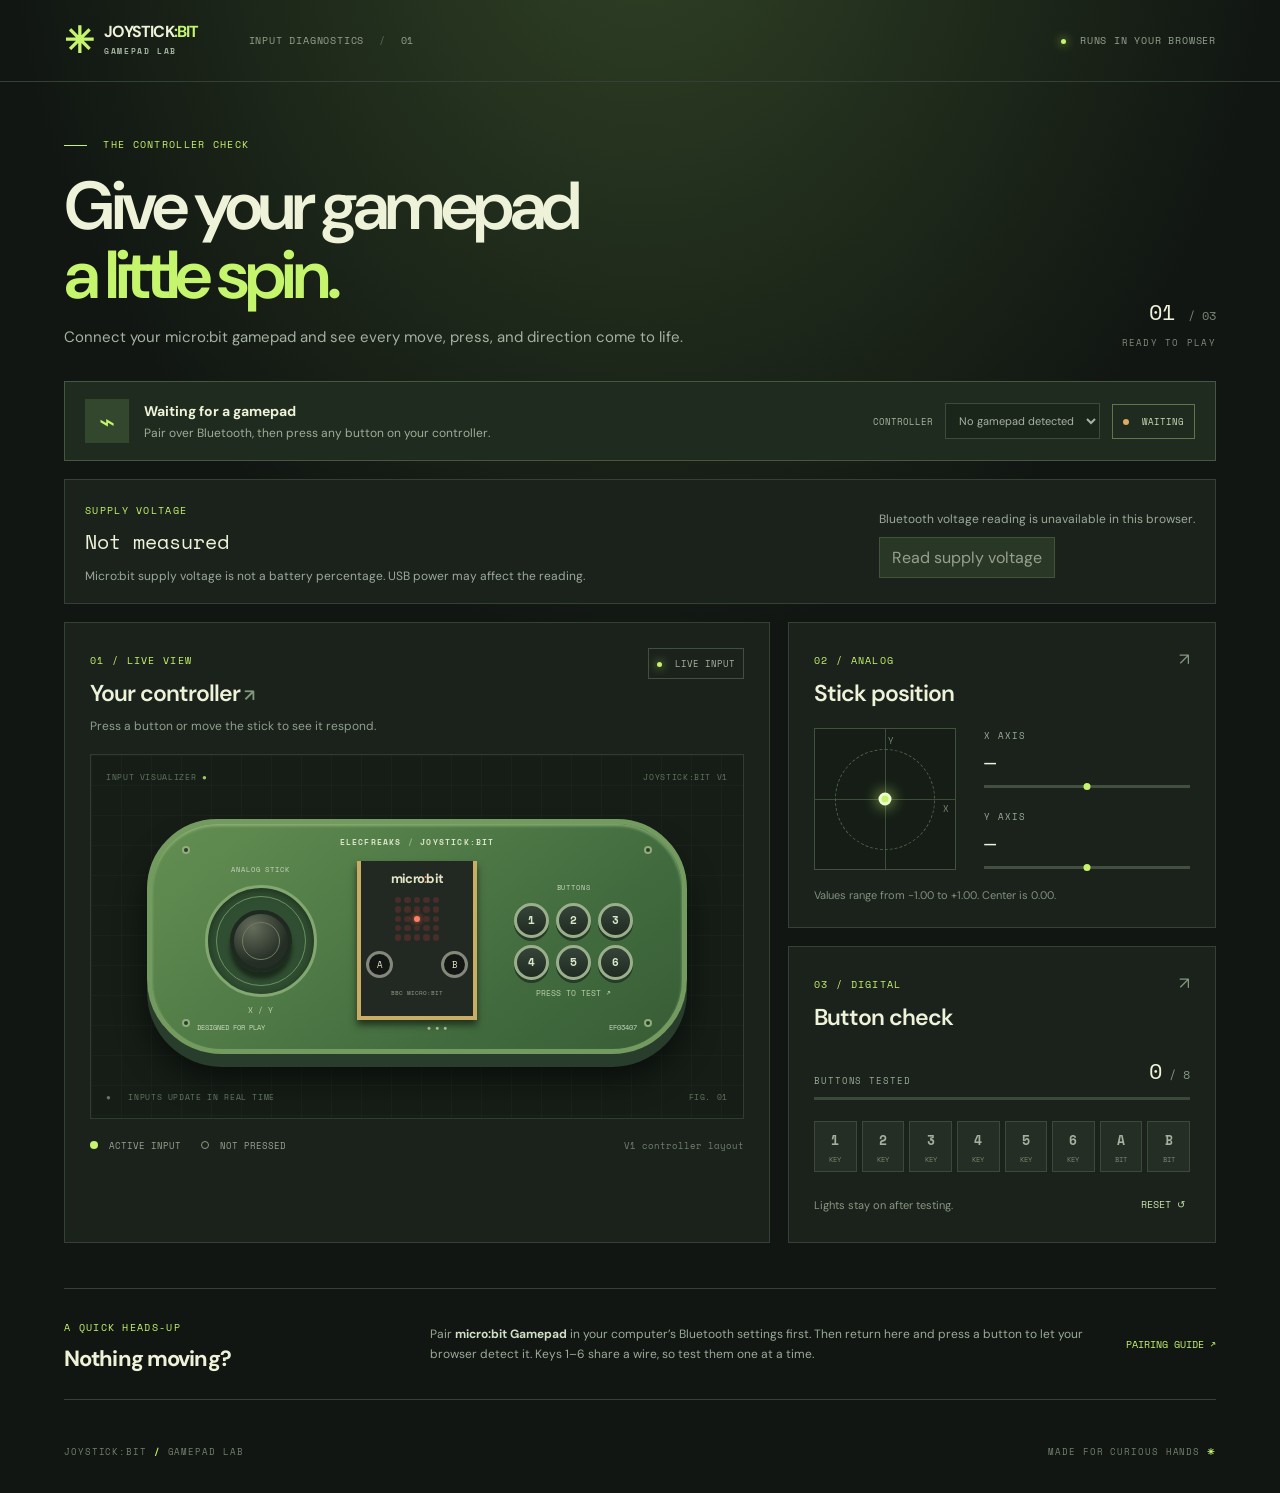
==== commit b5aaaf7d: "Measure microbit supply voltage" ====
--- a/tools/gamepad-tester/index.html
+++ b/tools/gamepad-tester/index.html
@@ -13,9 +13,9 @@
   <main id="top">
     <div class="intro"><div><div class="eyebrow"><span></span> THE CONTROLLER CHECK</div><h1>Give your gamepad<br><em>a little spin.</em></h1><p>Connect your micro:bit gamepad and see every move, press, and direction come to life.</p></div><div class="intro-number">01 <span>/ 03</span><small>READY TO PLAY</small></div></div>
     <section class="connection" aria-label="Controller connection"><div class="connection-icon" aria-hidden="true">⌁</div><div class="connection-copy"><span id="connection-title">Waiting for a gamepad</span><small id="connection-detail">Pair over Bluetooth, then press any button on your controller.</small></div><div class="connection-actions"><label for="gamepads">CONTROLLER</label><select id="gamepads" disabled><option>No gamepad detected</option></select><span class="status" id="status"><i></i> WAITING</span></div></section>
-    <section class="battery-panel" aria-label="Controller battery">
-      <div><span class="section-index">BATTERY</span><strong id="battery-level" aria-live="polite">Not measured</strong><small>Current V1 firmware always reports 100%; actual charge is unavailable.</small></div>
-      <div><span id="battery-device"></span><p id="battery-message" role="status">Read the Bluetooth-reported value separately from gamepad input.</p><button id="battery-connect" type="button">Read Bluetooth battery</button></div>
+    <section class="battery-panel" aria-label="Micro:bit supply voltage">
+      <div><span class="section-index">SUPPLY VOLTAGE</span><strong id="battery-level" aria-live="polite">Not measured</strong><small>Micro:bit supply voltage is not a battery percentage. USB power may affect the reading.</small></div>
+      <div><span id="battery-device"></span><p id="battery-message" role="status">Read the micro:bit supply voltage over Bluetooth.</p><button id="battery-connect" type="button">Read supply voltage</button></div>
     </section>
     <div class="dashboard">
       <section class="panel controller-panel"><div class="section-head"><div><span class="section-index">01 / LIVE VIEW</span><h2>Your controller <span>↗</span></h2></div><span class="live-tag"><i></i> LIVE INPUT</span></div><p class="panel-description">Press a button or move the stick to see it respond.</p>
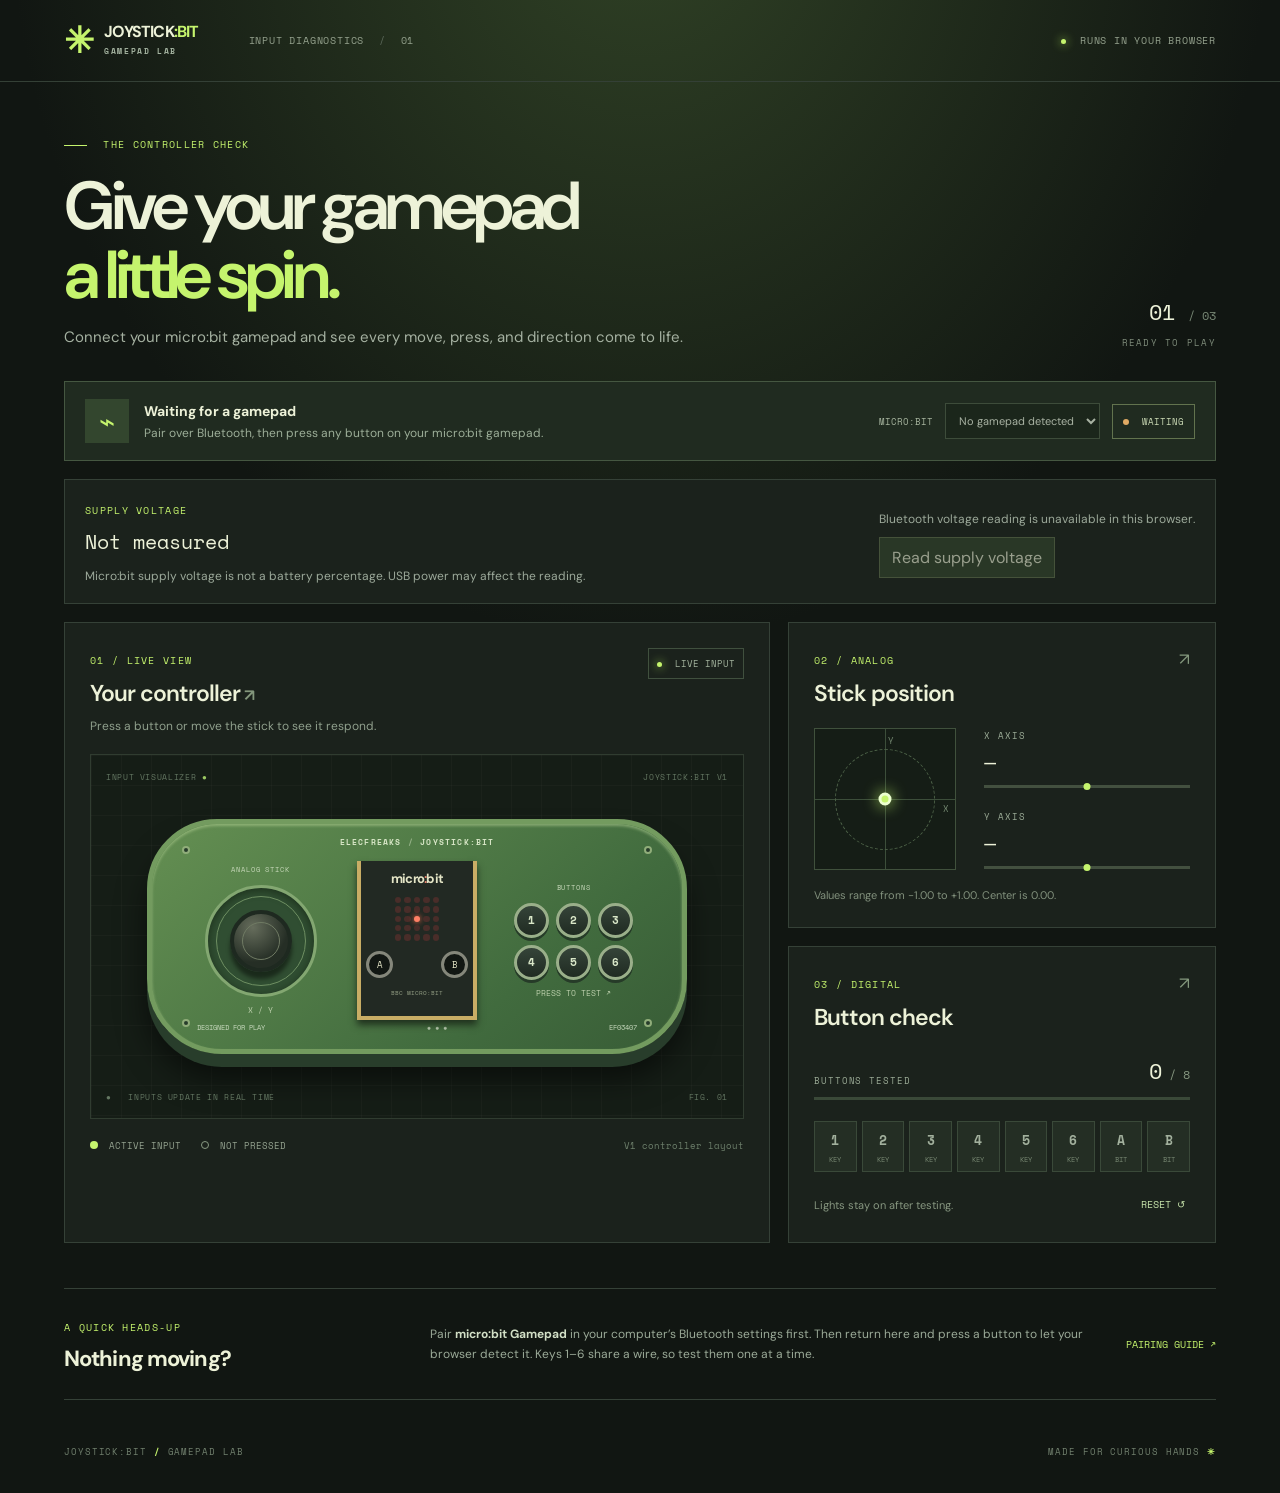
==== commit 528de686: "Filter gamepad tester and save block project" ====
--- a/tools/gamepad-tester/index.html
+++ b/tools/gamepad-tester/index.html
@@ -12,7 +12,7 @@
   <header class="topbar"><a class="brand" href="#top"><span class="brand-mark">✳</span><span>JOYSTICK<span class="brand-accent">:BIT</span><small>GAMEPAD LAB</small></span></a><span class="top-label">INPUT DIAGNOSTICS <span> / </span> 01</span><span class="local"><i></i> RUNS IN YOUR BROWSER</span></header>
   <main id="top">
     <div class="intro"><div><div class="eyebrow"><span></span> THE CONTROLLER CHECK</div><h1>Give your gamepad<br><em>a little spin.</em></h1><p>Connect your micro:bit gamepad and see every move, press, and direction come to life.</p></div><div class="intro-number">01 <span>/ 03</span><small>READY TO PLAY</small></div></div>
-    <section class="connection" aria-label="Controller connection"><div class="connection-icon" aria-hidden="true">⌁</div><div class="connection-copy"><span id="connection-title">Waiting for a gamepad</span><small id="connection-detail">Pair over Bluetooth, then press any button on your controller.</small></div><div class="connection-actions"><label for="gamepads">CONTROLLER</label><select id="gamepads" disabled><option>No gamepad detected</option></select><span class="status" id="status"><i></i> WAITING</span></div></section>
+    <section class="connection" aria-label="Controller connection"><div class="connection-icon" aria-hidden="true">⌁</div><div class="connection-copy"><span id="connection-title">Waiting for a gamepad</span><small id="connection-detail">Pair over Bluetooth, then press any button on your micro:bit gamepad.</small></div><div class="connection-actions"><label for="gamepads">MICRO:BIT</label><select id="gamepads" disabled><option>No gamepad detected</option></select><span class="status" id="status"><i></i> WAITING</span></div></section>
     <section class="battery-panel" aria-label="Micro:bit supply voltage">
       <div><span class="section-index">SUPPLY VOLTAGE</span><strong id="battery-level" aria-live="polite">Not measured</strong><small>Micro:bit supply voltage is not a battery percentage. USB power may affect the reading.</small></div>
       <div><span id="battery-device"></span><p id="battery-message" role="status">Read the micro:bit supply voltage over Bluetooth.</p><button id="battery-connect" type="button">Read supply voltage</button></div>
